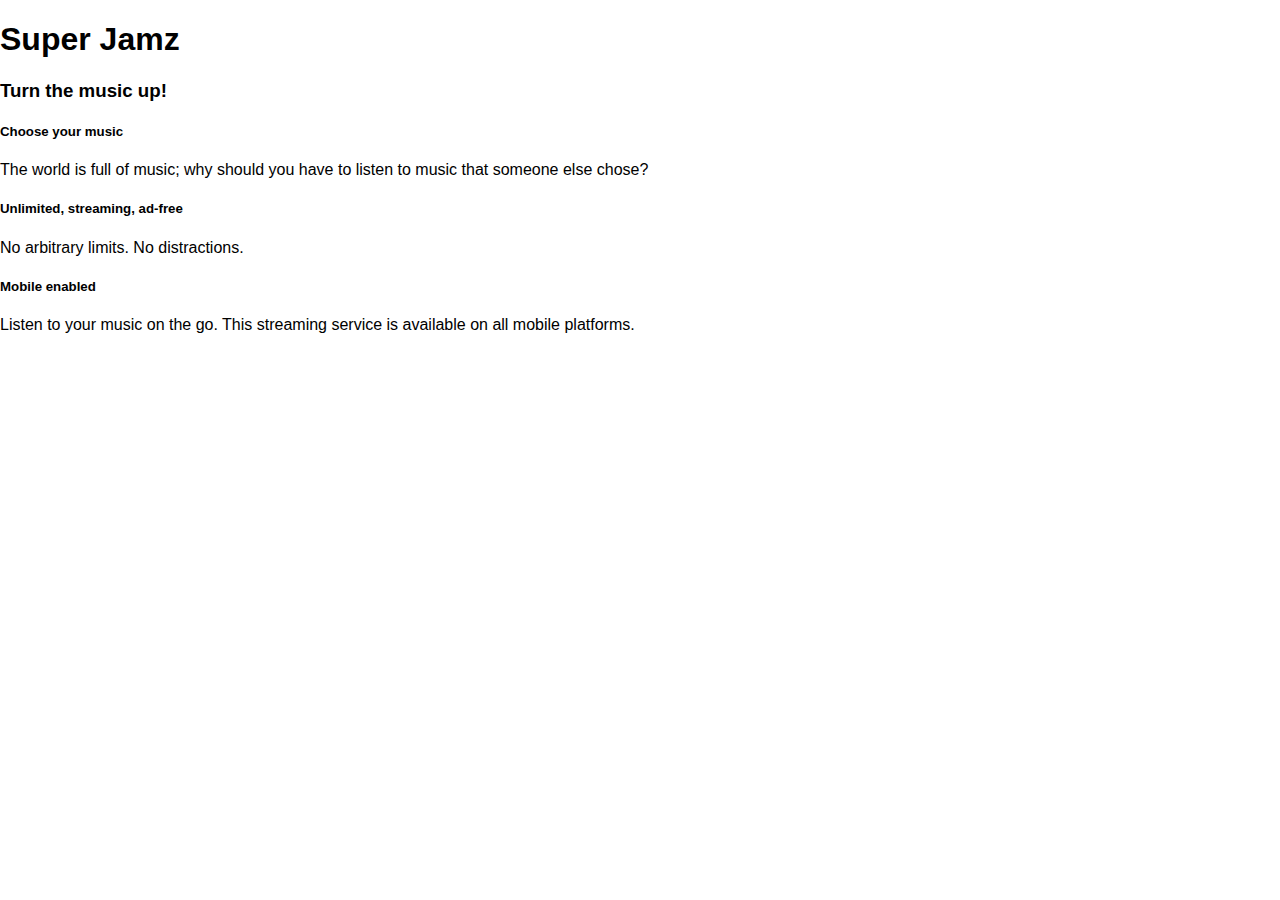
==== index.html @ d2da85fc "Added normalize.css and index.html" ====
<!DOCTYPE html>
<html>
    <head></head>
    <title>Super Jamz</title>
    <link rel="stylesheet" type="text/css" href="styles/normalize.css">
    <body>
        <nav> <!-- navigation bar -->
        </nav>
        <section> <!-- hero content -->
            <h1>Super Jamz</h1>
            <h3>Turn the music up!</h3>
        </section>
        <section> <!-- selling points -->
            <div>
                <h5>Choose your music</h5>
                <p>The world is full of music; why should you have to listen to music that someone else chose?</p>
            </div>
            <div>
                <h5>Unlimited, streaming, ad-free</h5>
                <p>No arbitrary limits. No distractions.</p>
            </div>
            <div>
                <h5>Mobile enabled</h5>
                <p>Listen to your music on the go. This streaming service is available on all mobile platforms.</p>
            </div>
        </section>
    </body>
</html>
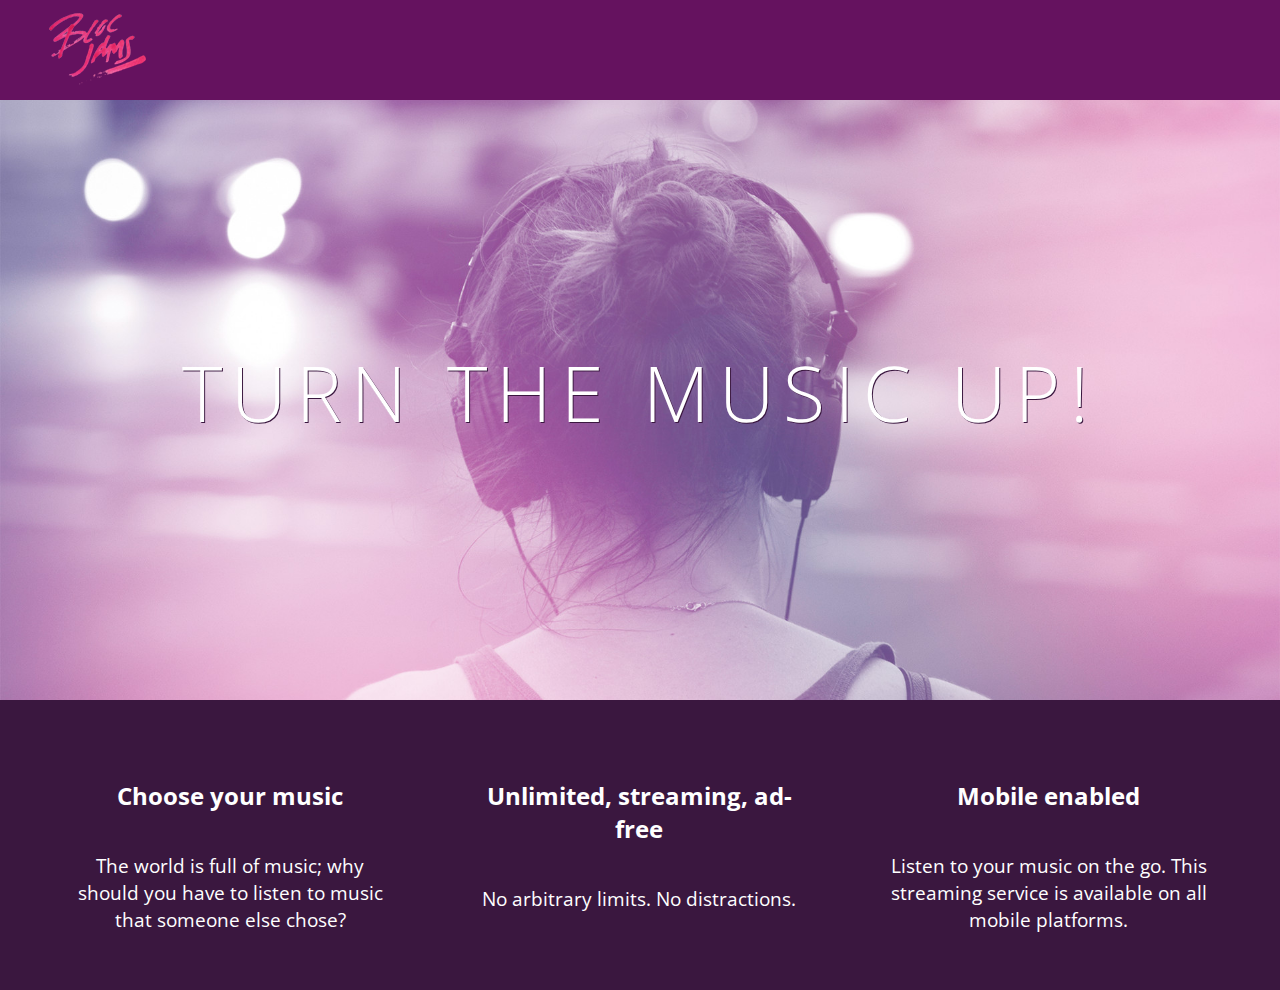
==== commit 8caacc04: "Created new landing page css and made mobile responsive" ====
--- a/index.html
+++ b/index.html
@@ -1,27 +1,36 @@
 <!DOCTYPE html>
 <html>
-    <head></head>
-    <title>Super Jamz</title>
-    <link rel="stylesheet" type="text/css" href="styles/normalize.css">
-    <body>
-        <nav> <!-- navigation bar -->
+    <head>
+        <title>Super Jamz</title>
+        <meta name="viewport" content="width=device-width, initial-scale=1">
+        <link rel="stylesheet" type="text/css"  href="http://fonts.googleapis.com/css?family=Open+Sans:400,800,600,700,300">
+        <link rel="stylesheet" type="text/css" href="http://code.ionicframework.com/ionicons/2.0.1/css/ionicons.min.css">
+        <link rel="stylesheet" type="text/css" href="styles/normalize.css">
+        <link rel="stylesheet" type="text/css" href="styles/main.css">
+        <link rel="stylesheet" type="text/css" href="styles/landing.css">
+    </head>
+    <body class="landing">
+        <nav class="navbar"> <!-- navi bar -->
+            <img src="assets/images/bloc_jams_logo.png" alt="bloc jams logo" class="logo">
         </nav>
-        <section> <!-- hero content -->
-            <h1>Super Jamz</h1>
-            <h3>Turn the music up!</h3>
+        <section class="hero-content"> <!-- hero content -->
+            <h1 class="hero-title">Turn the music up!</h1>
         </section>
-        <section> <!-- selling points -->
-            <div>
-                <h5>Choose your music</h5>
-                <p>The world is full of music; why should you have to listen to music that someone else chose?</p>
+        <section class="selling-points container"> <!-- selling points -->
+            <div class="point column third">
+                <span class="ion-music-note"></span>
+                <h5 class="point-title">Choose your music</h5>
+                <p class="point-description">The world is full of music; why should you have to listen to music that someone else chose?</p>
             </div>
-            <div>
-                <h5>Unlimited, streaming, ad-free</h5>
-                <p>No arbitrary limits. No distractions.</p>
+            <div class="point column third">
+                <span class="ion-radio-waves"></span>
+                <h5 class="point-title">Unlimited, streaming, ad-free</h5>
+                <p class="point-description">No arbitrary limits. No distractions.</p>
             </div>
-            <div>
-                <h5>Mobile enabled</h5>
-                <p>Listen to your music on the go. This streaming service is available on all mobile platforms.</p>
+            <div class="point column third">
+                <span class="ion-iphone"></span>
+                <h5 class="point-title">Mobile enabled</h5>
+                <p class="point-description">Listen to your music on the go. This streaming service is available on all mobile platforms.</p>
             </div>
         </section>
     </body>
--- a/styles/main.css
+++ b/styles/main.css
@@ -0,0 +1,80 @@
+*, *:before, *:after
+{
+    -moz-box-sizing: border-box;
+    -webkit-box-sizing: border-box;
+    box-sizing: border-box;
+}
+
+html 
+{
+    height: 100%;
+    font-size: 100%;
+}
+
+body 
+{
+    font-family: 'Open Sans';
+    color: white;
+    min-height: 100%;
+}
+
+body.landing 
+{
+    background-color: rgb(58,23,63);
+}
+
+.navbar 
+{
+    padding: 0.5rem;
+    background-color: rgb(101,18,95);
+}
+
+.navbar > .logo 
+{
+    position: relative;
+    left: 2rem;
+}
+
+.container
+{
+    margin: 0 auto;
+    max-width: 64rem;
+}
+
+/*Medium and small screens (640px) */
+@media (min-width: 40rem)
+{
+    /*Style information will go here */
+    html {font-size: 112%;}
+    
+    .column
+    {
+        float: left;
+        padding-left: 1rem;
+        padding-right: 1rem;
+    }
+    
+    .column.full { width: 100%; }
+    .column.two-thirds { width: 66.7%; }
+    .column.half { width: 50%; }
+    .column.third { width: 33.3%; }
+    .column.fourth { width: 25%; }
+    .column.flow-opposite { float: right; }  
+}
+
+/* Large screens (1024px) */
+@media (min-width: 64rem)
+{
+    /*Style information will go here */
+    html {font-size: 120%;}
+}
+        
+    
+    
+    
+    
+    
+
+
+    
+    --- a/styles/landing.css
+++ b/styles/landing.css
@@ -0,0 +1,52 @@
+.hero-content
+{
+    position: relative; /* positioning will be explained in a resource */
+    min-height: 600px; /* hero content element must be _at least_ 600 pixels */
+    background-image: url(../assets/images/bloc_jams_bg.jpg);
+    background-repeat: no-repeat;
+    background-position: center center;
+    background-size: cover;
+}
+
+.hero-content .hero-title
+{
+    position: absolute; /* positioning will be explained in a resource */
+    top: 40%; /* positioning will be explained in a resource */
+    -webkit-transform: translateY(-50%);
+    -moz-transform: translateY(-50%);
+    -ms-transform: translateY(-50%);
+    transform: translateY(-50%);
+    width: 100%; /*makes sure the title inhabits the full width of its container */
+    text-align: center; /* aligns text in the horizontal center of the element */
+    font-size: 4rem; /* specifies the size of the font in root em units */
+    font-weight: 300; /* makes the font thinner or lighter weight */
+    text-transform: uppercase; /*transforms the text to be all uppercase lettering */
+    letter-spacing: 0.5rem; /* puts 0.5 root ems worth of space between each letter */
+    text-shadow: 1px 1px 0px rgb(58,23,63); /* creates a shadow underneath the text for readability over the image */
+}
+
+.selling-points 
+{
+     position: relative;
+     /*box-sizing: border-box; /* commented out its used in main.css */
+ }
+ 
+ .point 
+{
+     position: relative;
+     padding: 2rem;
+     text-align: center;
+ }
+ 
+ .point .point-title 
+{
+     font-size: 1.25rem;
+}
+ 
+ .ion-music-note,
+ .ion-radio-waves,
+ .ion-iphone 
+{
+     color: rgb(233,50,117);
+     font-size: 5rem;
+}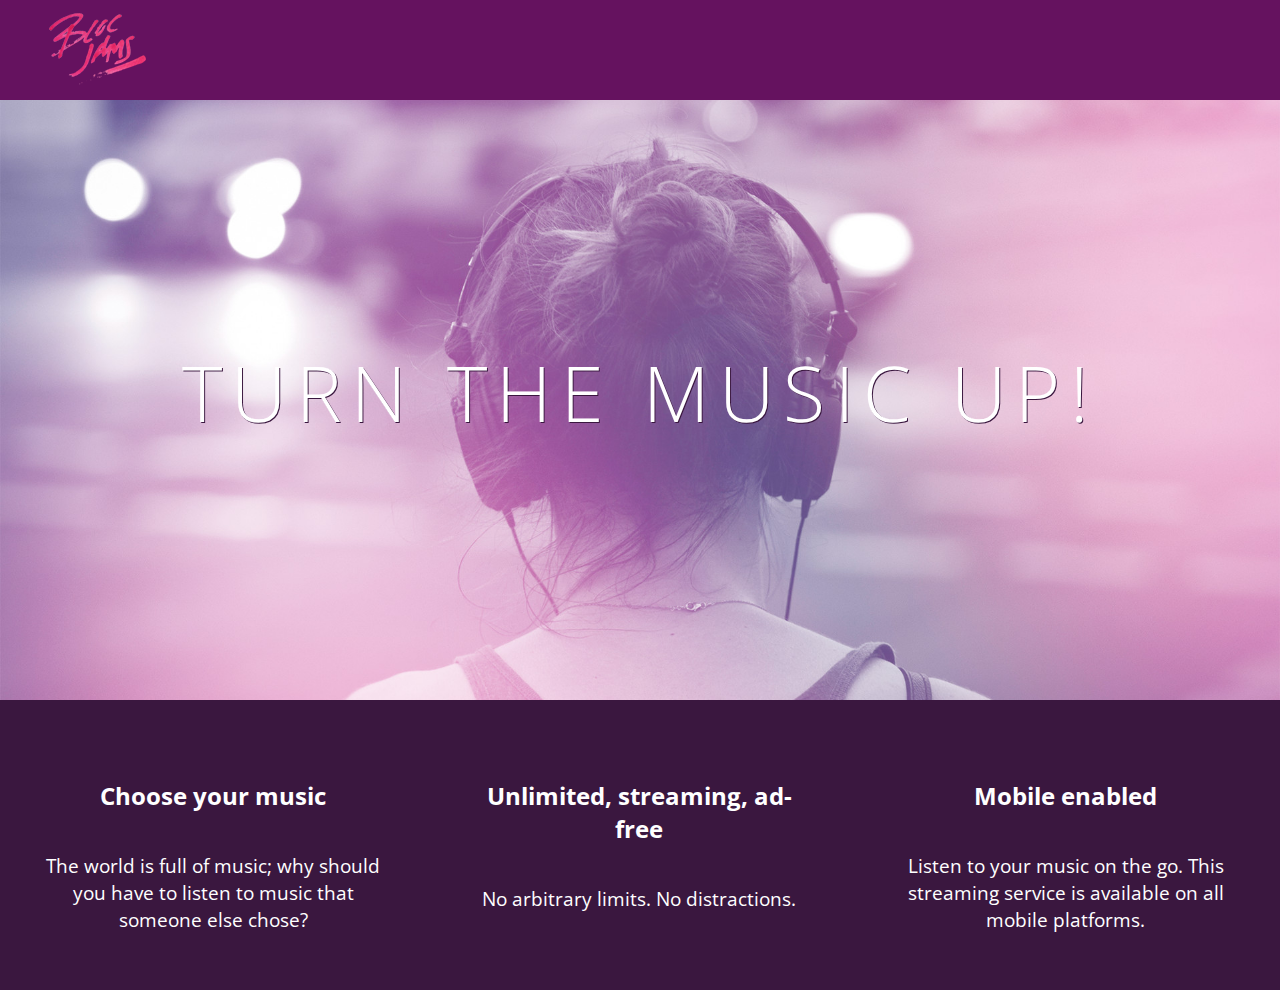
==== commit 9c43416d: "added clearfix to CSS layout" ====
--- a/index.html
+++ b/index.html
@@ -16,7 +16,7 @@
         <section class="hero-content"> <!-- hero content -->
             <h1 class="hero-title">Turn the music up!</h1>
         </section>
-        <section class="selling-points container"> <!-- selling points -->
+        <section class="selling-points clearfix"> <!-- selling points -->
             <div class="point column third">
                 <span class="ion-music-note"></span>
                 <h5 class="point-title">Choose your music</h5>
--- a/styles/main.css
+++ b/styles/main.css
@@ -68,6 +68,18 @@
     /*Style information will go here */
     html {font-size: 120%;}
 }
+
+ .clearfix:before,
+ .clearfix:after {
+     content: " ";
+     display: table;
+ }
+ 
+ .clearfix:after {
+     clear: both;
+ }
+
+
         
     
     
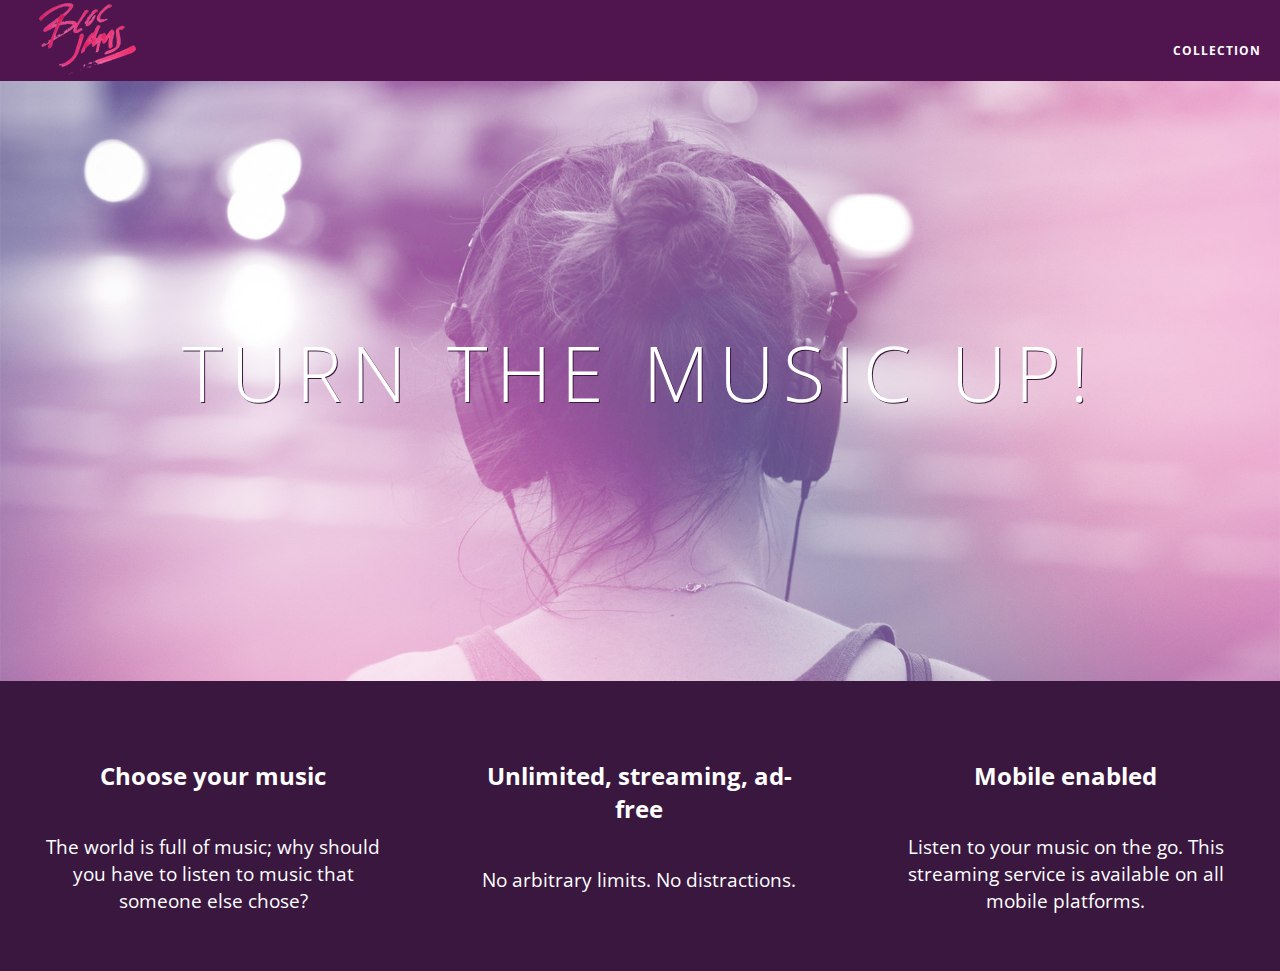
==== commit b4e7dfb9: "added and styled album collection views and css stylesheet" ====
--- a/index.html
+++ b/index.html
@@ -11,7 +11,12 @@
     </head>
     <body class="landing">
         <nav class="navbar"> <!-- navi bar -->
-            <img src="assets/images/bloc_jams_logo.png" alt="bloc jams logo" class="logo">
+            <a href="index.html" class="logo">
+            <img src="assets/images/bloc_jams_logo.png" alt="bloc jams logo">
+            </a>
+            <div class="links-container">
+                <a href="collection.html" class="navbar-link">collection</a>
+            </div>
         </nav>
         <section class="hero-content"> <!-- hero content -->
             <h1 class="hero-title">Turn the music up!</h1>
--- a/styles/main.css
+++ b/styles/main.css
@@ -25,14 +25,54 @@
 
 .navbar 
 {
+    position: relative
     padding: 0.5rem;
-    background-color: rgb(101,18,95);
+    background-color: rgba(101,18,95,0.5);
+    z-index: 1;
 }
 
-.navbar > .logo 
+.navbar .logo 
 {
     position: relative;
     left: 2rem;
+    cursor: pointer; /*produces finger when you hover over the logo; */
+}
+
+.navbar .links-container 
+{
+     display: table;
+     position: absolute;
+     top: 0;
+     right: 0;
+     height: 100px;
+     color: white;
+     /* #3 */
+     text-decoration: none;
+ }
+ 
+ .links-container .navbar-link 
+{
+     display: table-cell;
+     position: relative;
+     height: 100%;
+     padding-left: 1rem;
+     padding-right: 1rem;
+     /* #4 */
+     vertical-align: middle;
+     color: white;
+     font-size: 0.625rem;
+     letter-spacing: 0.05rem;
+     font-weight: 700;
+     text-transform: uppercase;
+     /* #3 */
+     text-decoration: none;
+     cursor: pointer;
+ }
+ 
+   /* #5 */
+ .links-container .navbar-link:hover 
+{
+     color: rgb(233,50,117);
 }
 
 .container
@@ -70,12 +110,14 @@
 }
 
  .clearfix:before,
- .clearfix:after {
+ .clearfix:after 
+{
      content: " ";
      display: table;
  }
  
- .clearfix:after {
+ .clearfix:after 
+{
      clear: both;
  }
 
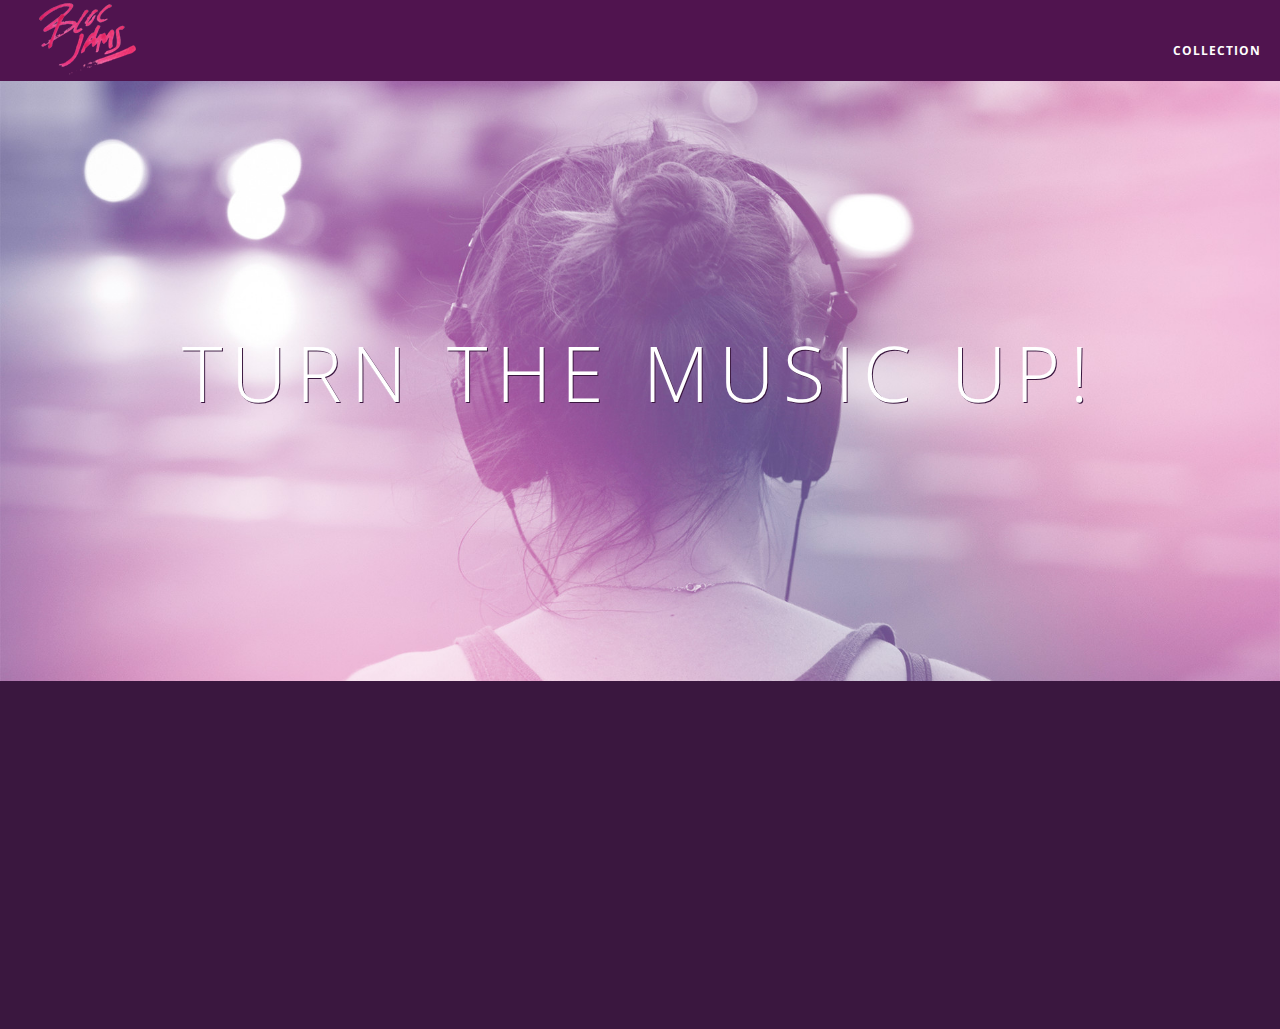
==== commit f10c9981: "Added dom scripting" ====
--- a/index.html
+++ b/index.html
@@ -38,5 +38,6 @@
                 <p class="point-description">Listen to your music on the go. This streaming service is available on all mobile platforms.</p>
             </div>
         </section>
+            <script src="scripts/landing.js"></script>
     </body>
 </html>--- a/styles/main.css
+++ b/styles/main.css
@@ -74,11 +74,21 @@
 {
      color: rgb(233,50,117);
 }
+ 
+.links-container .navbar-link:active
+{
+    background-color: white;
+}
 
 .container
 {
     margin: 0 auto;
     max-width: 64rem;
+}
+
+.container.narrow
+{
+    max-width: 56rem;
 }
 
 /*Medium and small screens (640px) */
--- a/styles/landing.css
+++ b/styles/landing.css
@@ -36,6 +36,16 @@
      position: relative;
      padding: 2rem;
      text-align: center;
+     opacity: 0;
+     -webkit-transform: scaleX(0.9) translateY(3rem);
+     -moz-transform: scaleX(0.9) translateY(3rem);
+     transform: scaleX(0.9) translateY(3rem);
+     -webkit-transition: all 0.25s ease-in-out;
+     -moz-transition: all 0.25s ease-in-out;
+     transition: all 0.25s ease-in-out;
+     -webkit-transition-delay: 0.2s;
+     -moz-transition-delay: 0.2s;
+     transition-delay: 0.2s;
  }
  
  .point .point-title 
